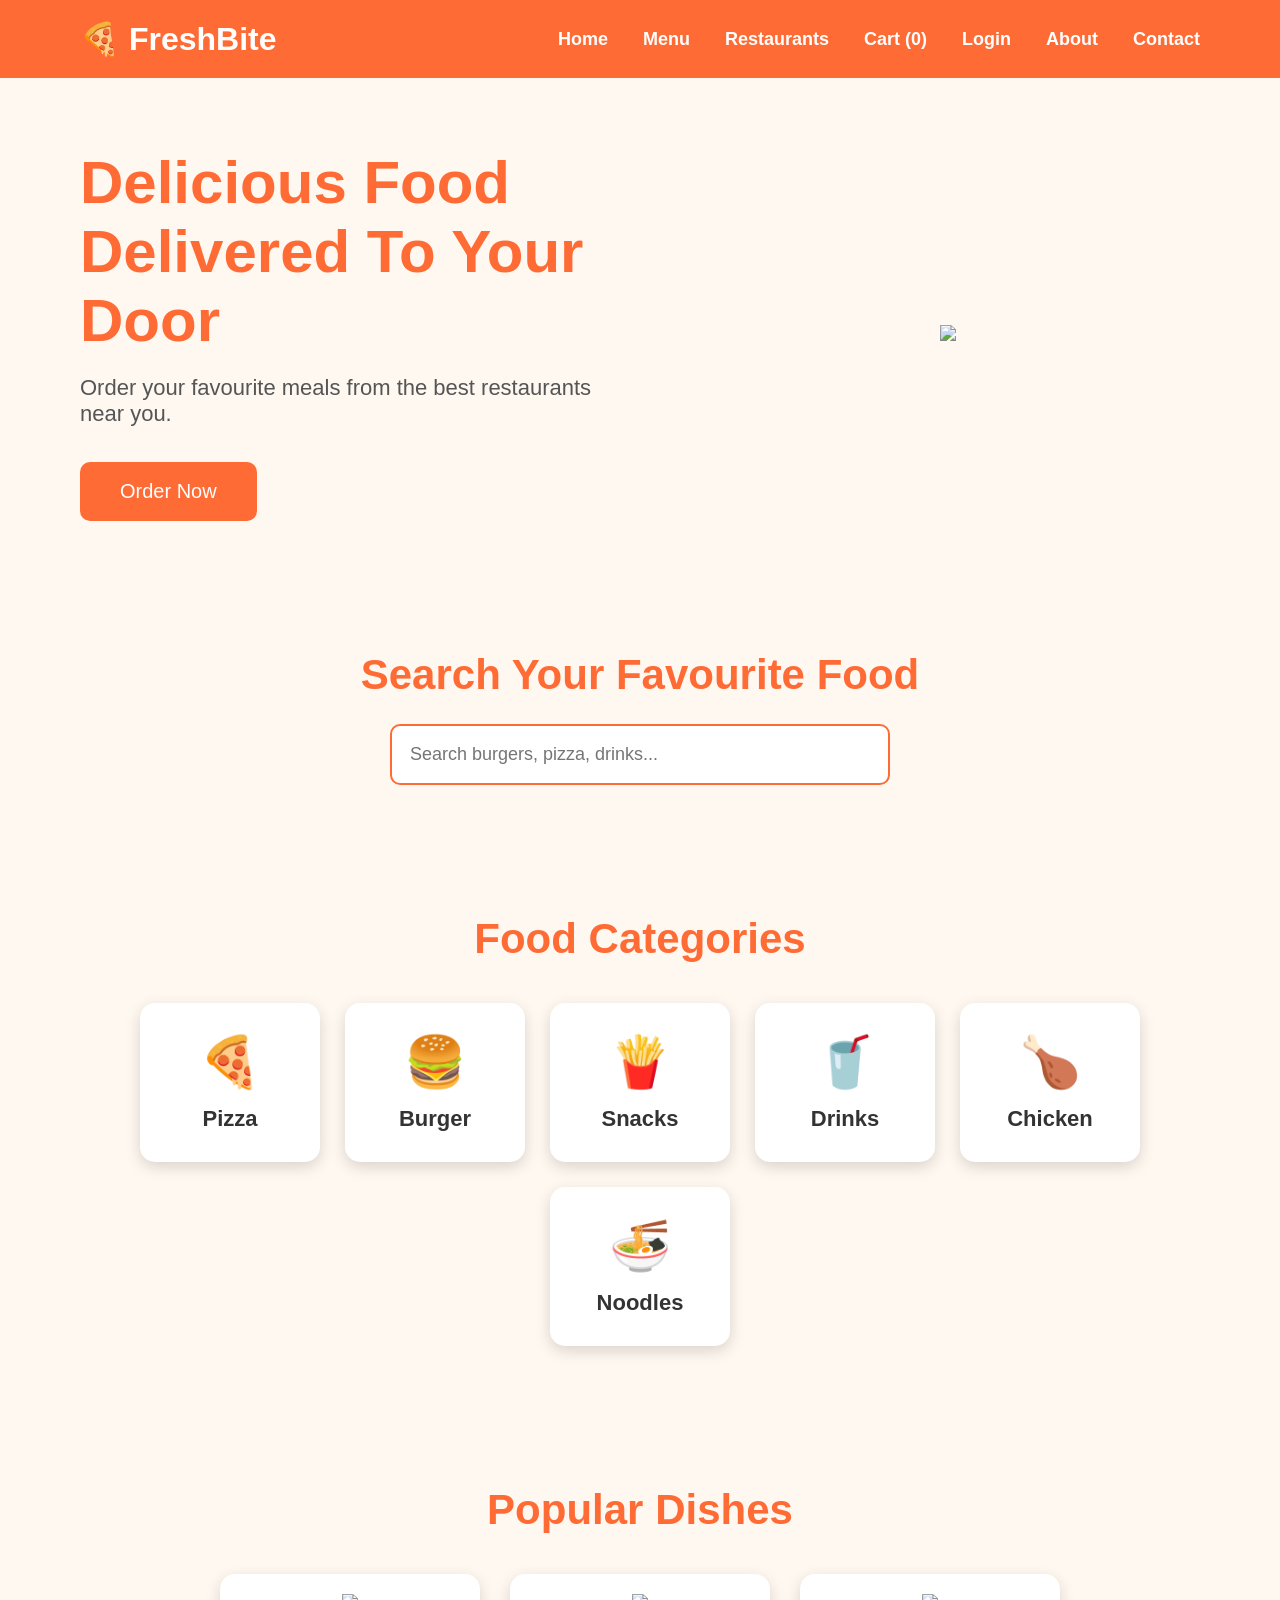
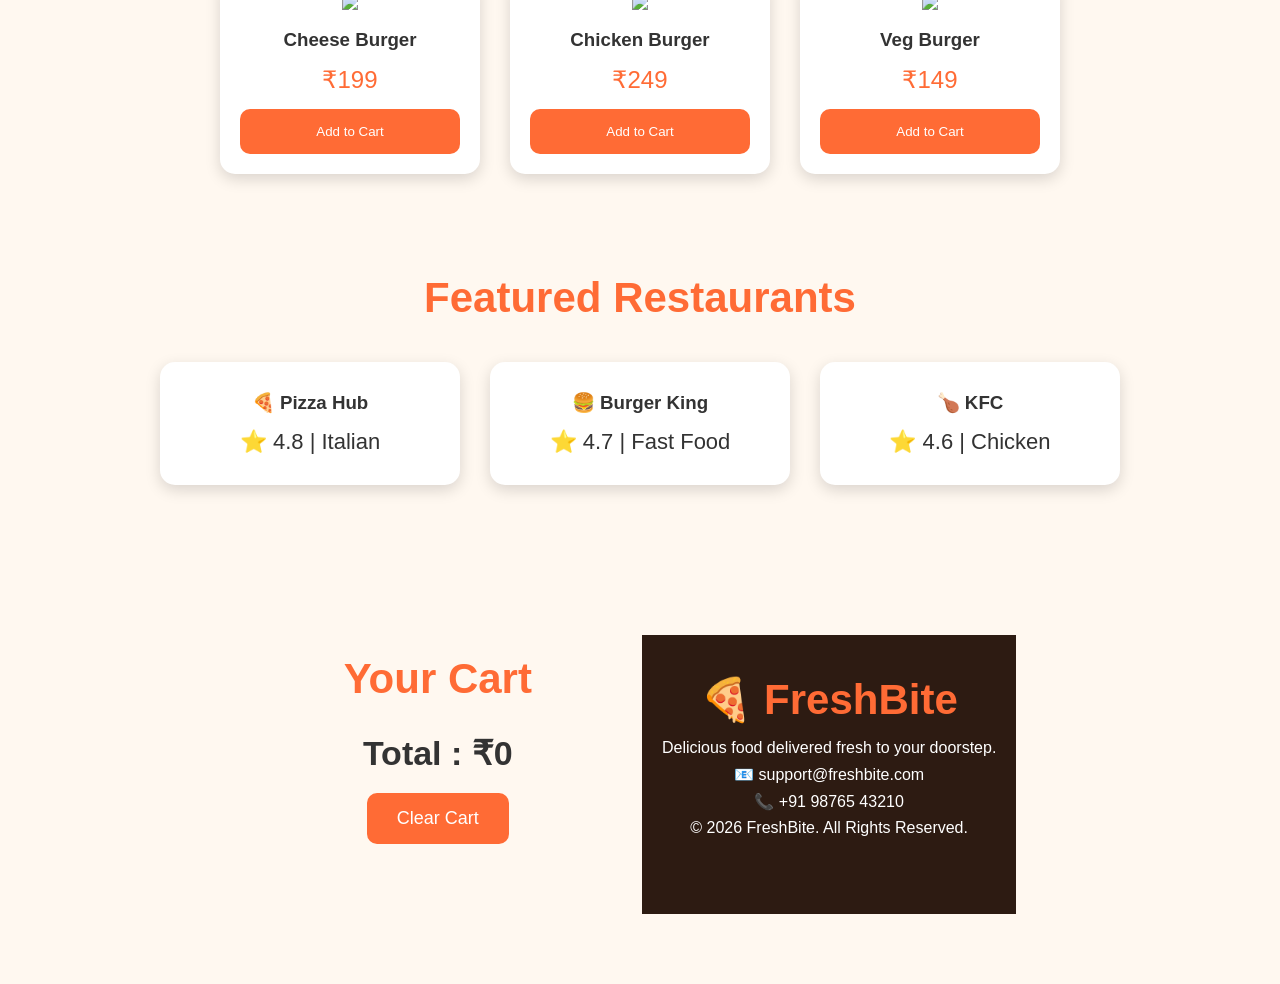
==== index.html @ a72979e1 "Add files via upload" ====
<!DOCTYPE html>
<html lang="en">

<head>
    <meta charset="UTF-8">
    <meta name="viewport" content="width=device-width, initial-scale=1.0">
    <title>FreshBite - Online Food Ordering</title>

    <link rel="stylesheet" href="style.css">

    <link rel="stylesheet"
        href="https://cdnjs.cloudflare.com/ajax/libs/font-awesome/6.7.2/css/all.min.css">
</head>

<body>

<!-- ================= NAVBAR ================= -->

<nav>

    <div class="logo">
        🍕 FreshBite
    </div>

    <ul>

        <li><a href="index.html">Home</a></li>

        <li><a href="pages/menu.html">Menu</a></li>

        <li><a href="pages/restaurants.html">Restaurants</a></li>

        <li><a href="pages/cart.html">
            Cart (<span id="cart-count">0</span>)
        </a></li>

        <li><a href="pages/login.html">Login</a></li>
        <li><a href="pages/about.html">About</a></li>
        <li><a href="pages/contact.html">Contact</a></li>

    </ul>

</nav>

<!-- ================= HERO ================= -->

<section class="hero">

    <div class="hero-text">

        <h1>
            Delicious Food Delivered To Your Door
        </h1>

        <p>

            Order your favourite meals from the best restaurants near you.

        </p>

        <button>
            Order Now
        </button>

    </div>

    <div class="hero-image">

        <img src="images/food.png">

    </div>

</section>

<!-- ================= SEARCH ================= -->

<section class="search-section">

<h2>

Search Your Favourite Food

</h2>

<input

type="text"

placeholder="Search burgers, pizza, drinks..."

class="search-box"

>

</section>

<!-- ================= CATEGORIES ================= -->

<section class="categories">

<h2>

Food Categories

</h2>

<div class="category-container">

<div class="category-card">

🍕

<h3>Pizza</h3>

</div>

<div class="category-card">

🍔

<h3>Burger</h3>

</div>

<div class="category-card">

🍟

<h3>Snacks</h3>

</div>

<div class="category-card">

🥤

<h3>Drinks</h3>

</div>

<div class="category-card">

🍗

<h3>Chicken</h3>

</div>

<div class="category-card">

🍜

<h3>Noodles</h3>

</div>

</div>

</section>

<!-- ================= POPULAR DISHES ================= -->

<section class="menu">

<h2>

Popular Dishes

</h2>

<div class="card-container">

<div class="card">

<img src="images/food.png">

<h3>Cheese Burger</h3>

<p>₹199</p>

<button onclick="addToCart('Cheese Burger',199)">

Add to Cart

</button>

</div>

<div class="card">

<img src="images/food.png">

<h3>Chicken Burger</h3>

<p>₹249</p>

<button onclick="addToCart('Chicken Burger',249)">

Add to Cart

</button>

</div>

<div class="card">

<img src="images/food.png">

<h3>Veg Burger</h3>

<p>₹149</p>

<button onclick="addToCart('Veg Burger',149)">

Add to Cart

</button>

</div>
<!-- ================= FEATURED RESTAURANTS ================= -->

<section class="restaurants">

    <h2>Featured Restaurants</h2>

    <div class="restaurant-container">

        <div class="restaurant-card">
            <h3>🍕 Pizza Hub</h3>
            <p>⭐ 4.8 | Italian</p>
        </div>

        <div class="restaurant-card">
            <h3>🍔 Burger King</h3>
            <p>⭐ 4.7 | Fast Food</p>
        </div>

        <div class="restaurant-card">
            <h3>🍗 KFC</h3>
            <p>⭐ 4.6 | Chicken</p>
        </div>

    </div>

</section>

<!-- ================= CART ================= -->

<section class="cart-section">

    <h2>Your Cart</h2>

    <ul id="cart-items">

    </ul>

    <h3>
        Total : ₹<span id="total-price">0</span>
    </h3>

    <button onclick="clearCart()">
        Clear Cart
    </button>

</section>

<!-- ================= FOOTER ================= -->

<footer>

    <div class="footer-content">

        <h2>🍕 FreshBite</h2>

        <p>
            Delicious food delivered fresh to your doorstep.
        </p>

        <p>
            📧 support@freshbite.com
        </p>

        <p>
            📞 +91 98765 43210
        </p>

        <p>
            © 2026 FreshBite. All Rights Reserved.
        </p>

    </div>

</footer>

<script src="script.js"></script>

</body>
</html>
---- style.css ----
/* ===========================
   RESET
=========================== */

*{
    margin:0;
    padding:0;
    box-sizing:border-box;
}

html{
    scroll-behavior:smooth;
}

body{

    font-family:Arial, Helvetica, sans-serif;

    background:#FFF8F0;

    color:#333;

}

/* ===========================
   NAVBAR
=========================== */

nav{

    display:flex;

    justify-content:space-between;

    align-items:center;

    padding:20px 80px;

    background:#FF6B35;

    position:sticky;

    top:0;

    z-index:1000;

}

.logo{

    color:white;

    font-size:32px;

    font-weight:bold;

}

nav ul{

    display:flex;

    list-style:none;

}

nav ul li{

    margin-left:35px;

}

nav ul li a{

    text-decoration:none;

    color:white;

    font-size:18px;

    font-weight:bold;

    transition:.3s;

}

nav ul li a:hover{

    color:yellow;

}

/* ===========================
   HERO
=========================== */

.hero{

    display:flex;

    justify-content:space-between;

    align-items:center;

    padding:70px 80px;

}

.hero-text{

    width:50%;

}

.hero-text h1{

    font-size:60px;

    color:#FF6B35;

    margin-bottom:20px;

}

.hero-text p{

    font-size:22px;

    color:#555;

    margin-bottom:35px;

}

.hero-text button{

    background:#FF6B35;

    color:white;

    border:none;

    padding:18px 40px;

    border-radius:10px;

    font-size:20px;

    cursor:pointer;

    transition:.3s;

}

.hero-text button:hover{

    background:#e45a28;

}

.hero-image{

    width:45%;

    text-align:center;

}

.hero-image img{

    width:420px;

}

/* ===========================
   SEARCH
=========================== */

.search-section{

    text-align:center;

    padding:60px;

}

.search-section h2{

    font-size:42px;

    color:#FF6B35;

    margin-bottom:25px;

}

.search-box{

    width:500px;

    padding:18px;

    border-radius:10px;

    border:2px solid #FF6B35;

    font-size:18px;

}
/* ===========================
   CATEGORIES
=========================== */

.categories{
    padding:70px 80px;
    text-align:center;
}

.categories h2{
    font-size:42px;
    color:#FF6B35;
    margin-bottom:40px;
}

.category-container{
    display:flex;
    justify-content:center;
    gap:25px;
    flex-wrap:wrap;
}

.category-card{
    width:180px;
    background:white;
    padding:30px;
    border-radius:15px;
    box-shadow:0 5px 15px rgba(0,0,0,0.15);
    font-size:50px;
    cursor:pointer;
    transition:0.3s;
}

.category-card h3{
    margin-top:15px;
    font-size:22px;
}

.category-card:hover{
    background:#FF6B35;
    color:white;
    transform:translateY(-8px);
}

/* ===========================
   FOOD CARDS
=========================== */

.menu{
    padding:70px 80px;
    text-align:center;
}

.menu h2{
    font-size:42px;
    color:#FF6B35;
    margin-bottom:40px;
}

.card-container{
    display:flex;
    justify-content:center;
    gap:30px;
    flex-wrap:wrap;
}

.card{
    width:260px;
    background:white;
    border-radius:15px;
    padding:20px;
    box-shadow:0 5px 15px rgba(0,0,0,0.15);
    transition:0.3s;
}

.card:hover{
    transform:translateY(-8px);
}

.card img{
    width:180px;
}

.card h3{
    margin:15px 0;
}

.card p{
    color:#FF6B35;
    font-size:24px;
    margin-bottom:15px;
}

.card button{
    width:100%;
    background:#FF6B35;
    color:white;
    border:none;
    padding:15px;
    border-radius:10px;
    cursor:pointer;
}

.card button:hover{
    background:#e45a28;
}

/* ===========================
   RESTAURANTS
=========================== */

.restaurants{
    padding:70px 80px;
    text-align:center;
}

.restaurants h2{
    font-size:42px;
    color:#FF6B35;
    margin-bottom:40px;
}

.restaurant-container{
    display:flex;
    justify-content:center;
    gap:30px;
    flex-wrap:wrap;
}

.restaurant-card{
    width:300px;
    background:white;
    padding:30px;
    border-radius:15px;
    box-shadow:0 5px 15px rgba(0,0,0,0.15);
    transition:.3s;
}

.restaurant-card:hover{
    transform:translateY(-8px);
}

.restaurant-card h3{
    margin-bottom:15px;
}

.restaurant-card p{
    font-size:22px;
}

/* ===========================
   CART
=========================== */

.cart-section{
    padding:70px 80px;
    text-align:center;
}

.cart-section h2{
    font-size:42px;
    color:#FF6B35;
    margin-bottom:30px;
}

#cart-items{
    list-style:none;
    font-size:22px;
    margin-bottom:20px;
}

#cart-items li{
    padding:10px;
}

.cart-section h3{
    font-size:34px;
    margin-bottom:20px;
}

.cart-section button{
    background:#FF6B35;
    color:white;
    border:none;
    padding:15px 35px;
    border-radius:10px;
    cursor:pointer;
}

/* ===========================
   FOOTER
=========================== */

footer{
    background:#2D1B12;
    color:white;
    text-align:center;
    padding:40px 20px;
    margin-top:50px;
}

.footer-content h2{
    margin-bottom:15px;
}

.footer-content p{
    margin:8px 0;
}
.restaurant-card button{
    margin-top:15px;
    padding:12px 25px;
    background:#FF6B35;
    color:white;
    border:none;
    border-radius:8px;
    cursor:pointer;
}

.restaurant-card button:hover{
    background:#e45a28;
}
.cart-section button{
    background:#FF6B35;
    color:white;
    border:none;
    padding:15px 30px;
    border-radius:10px;
    cursor:pointer;
    font-size:18px;
}

.cart-section button:hover{
    background:#e45a28;
}
form input,
form textarea{

    width:100%;

    padding:15px;

    font-size:16px;

    border-radius:8px;

    border:1px solid #ccc;

}
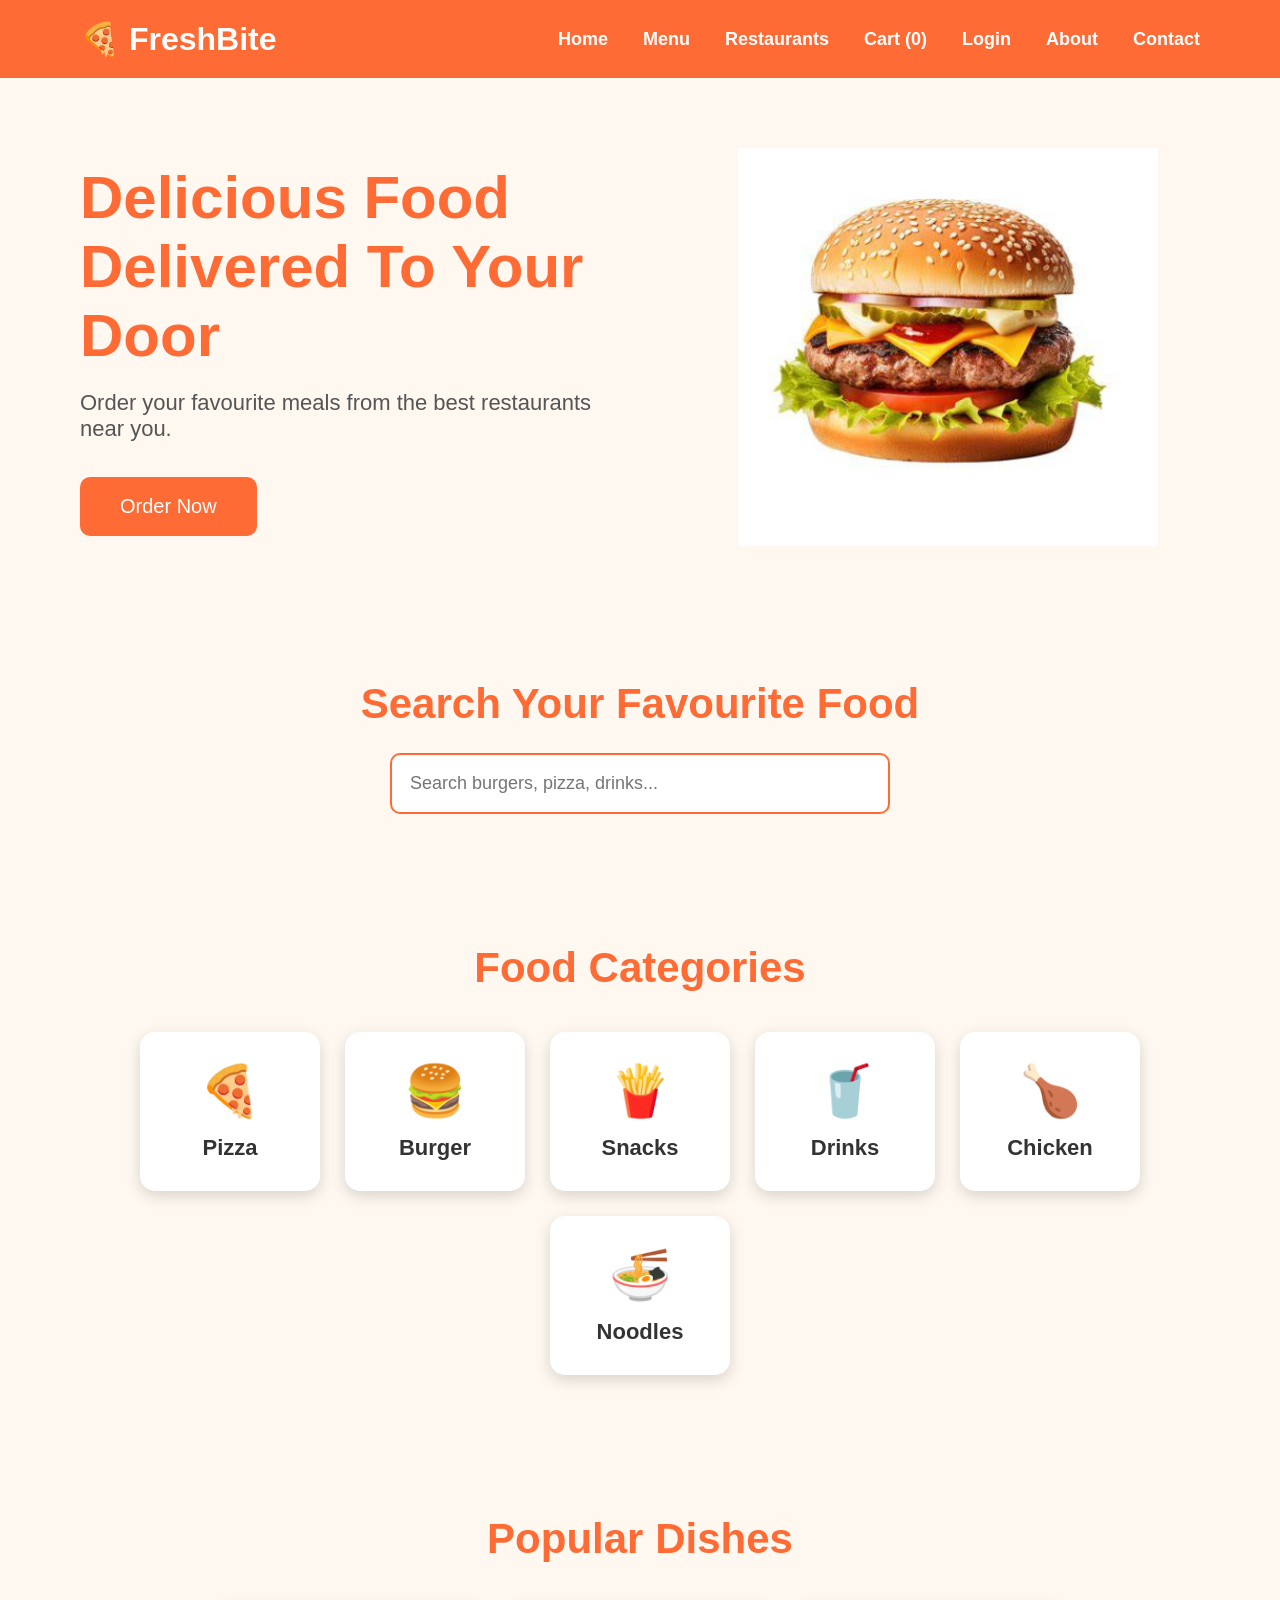
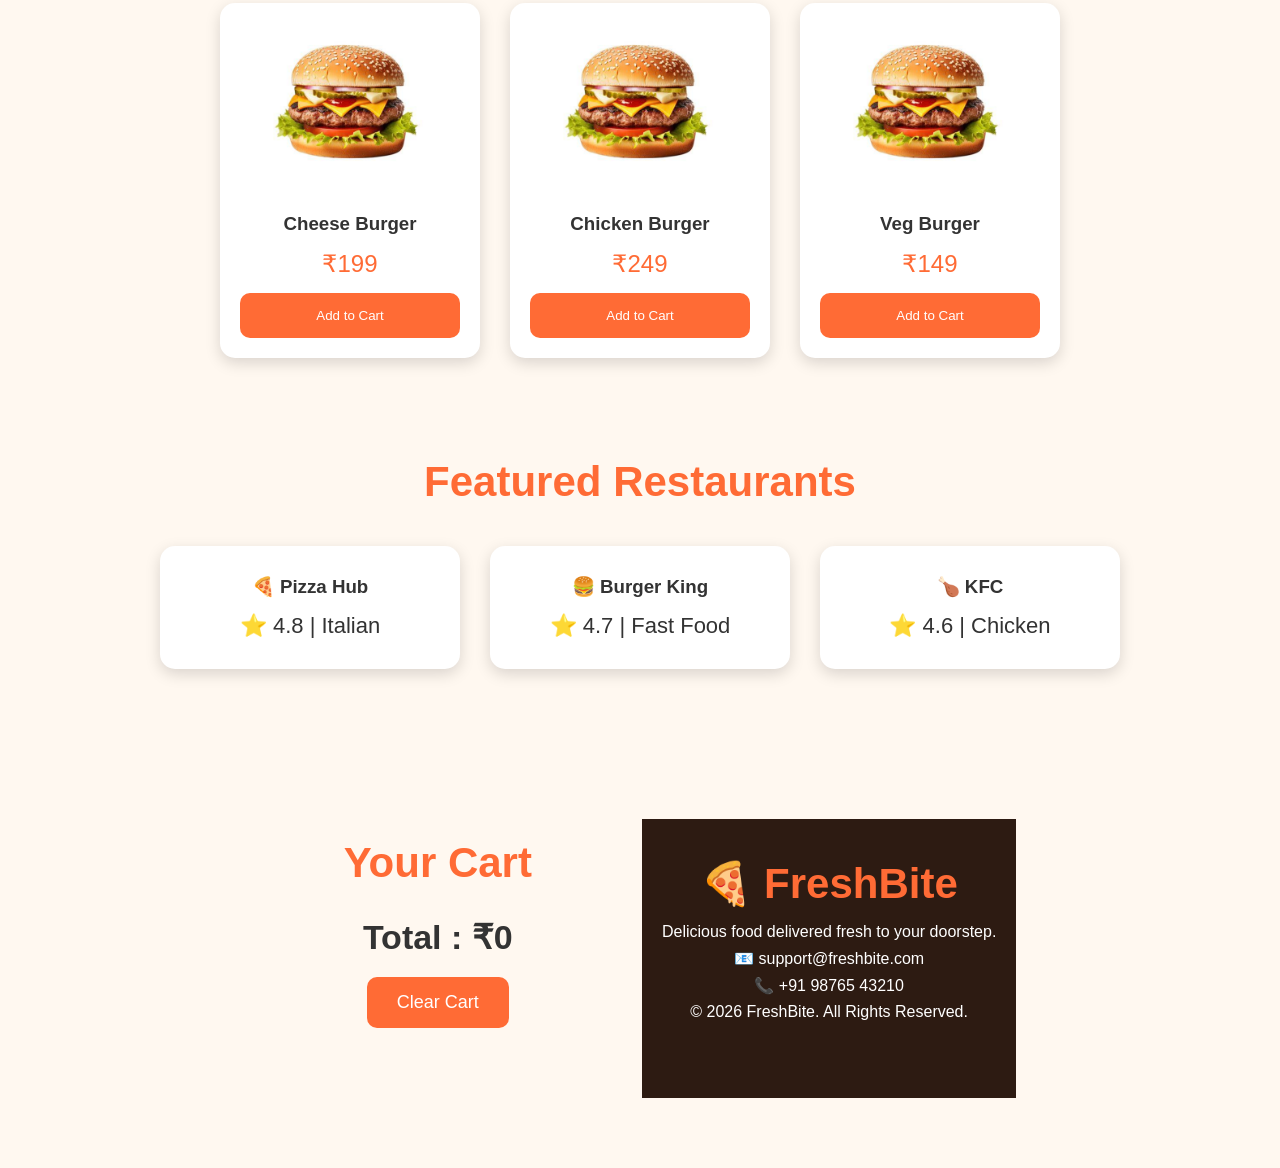
==== commit 951229e0: "Update index.html" ====
--- a/index.html
+++ b/index.html
@@ -66,7 +66,7 @@
 
     <div class="hero-image">
 
-        <img src="images/food.png">
+        <img src="food.png">
 
     </div>
 
@@ -172,7 +172,7 @@
 
 <div class="card">
 
-<img src="images/food.png">
+<img src="food.png">
 
 <h3>Cheese Burger</h3>
 
@@ -188,7 +188,7 @@
 
 <div class="card">
 
-<img src="images/food.png">
+<img src="food.png">
 
 <h3>Chicken Burger</h3>
 
@@ -204,7 +204,7 @@
 
 <div class="card">
 
-<img src="images/food.png">
+<img src="food.png">
 
 <h3>Veg Burger</h3>
 
@@ -295,4 +295,4 @@
 <script src="script.js"></script>
 
 </body>
-</html>+</html>
